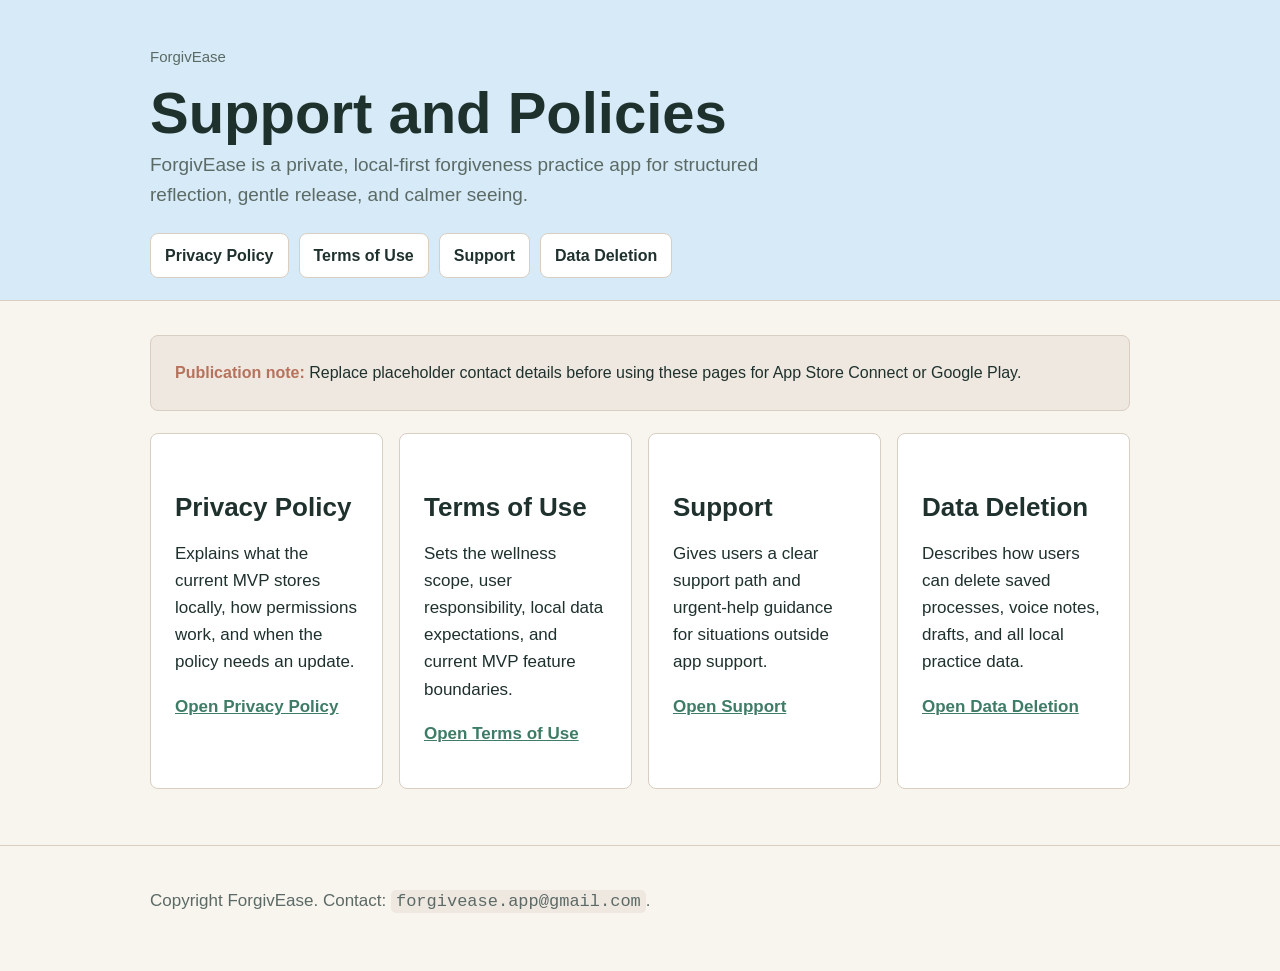
==== index.html @ d20fbc97 "Add files via upload Add ForgivEase public pages" ====
<!doctype html>
<html lang="en">
  <head>
    <meta charset="utf-8" />
    <meta name="viewport" content="width=device-width, initial-scale=1" />
    <title>ForgivEase Support</title>
    <meta
      name="description"
      content="ForgivEase support, privacy policy, terms of use, and local data deletion information."
    />
    <link rel="stylesheet" href="styles.css" />
  </head>
  <body>
    <header class="site-header">
      <div class="header-inner">
        <p class="meta">ForgivEase</p>
        <h1 class="brand">Support and Policies</h1>
        <p class="tagline">
          ForgivEase is a private, local-first forgiveness practice app for structured reflection,
          gentle release, and calmer seeing.
        </p>
        <nav class="nav" aria-label="Main pages">
          <a href="privacy.html">Privacy Policy</a>
          <a href="terms.html">Terms of Use</a>
          <a href="support.html">Support</a>
          <a href="data-deletion.html">Data Deletion</a>
        </nav>
      </div>
    </header>

    <main class="page">
      <section class="notice">
        <strong>Publication note:</strong>
        Replace placeholder contact details before using these pages for App Store Connect or Google Play.
      </section>

      <section class="grid" aria-label="Policy links">
        <article class="card">
          <h2>Privacy Policy</h2>
          <p>
            Explains what the current MVP stores locally, how permissions work, and when the
            policy needs an update.
          </p>
          <p><a href="privacy.html">Open Privacy Policy</a></p>
        </article>

        <article class="card">
          <h2>Terms of Use</h2>
          <p>
            Sets the wellness scope, user responsibility, local data expectations, and current
            MVP feature boundaries.
          </p>
          <p><a href="terms.html">Open Terms of Use</a></p>
        </article>

        <article class="card">
          <h2>Support</h2>
          <p>
            Gives users a clear support path and urgent-help guidance for situations outside
            app support.
          </p>
          <p><a href="support.html">Open Support</a></p>
        </article>

        <article class="card">
          <h2>Data Deletion</h2>
          <p>
            Describes how users can delete saved processes, voice notes, drafts, and all local
            practice data.
          </p>
          <p><a href="data-deletion.html">Open Data Deletion</a></p>
        </article>
      </section>
    </main>

    <footer class="footer">
      <div class="footer-inner">
        <p>Copyright ForgivEase. Contact: <code>forgivease.app@gmail.com</code>.</p>
      </div>
    </footer>
  </body>
</html>
---- styles.css ----
:root {
  color-scheme: light;
  --background: #f8f4ee;
  --panel: #ffffff;
  --ink: #1f312d;
  --muted: #5c6a66;
  --green: #3e7c65;
  --blue: #d6ebf7;
  --line: #d8cec2;
  --soft: #eee8e0;
  --warning: #b6725c;
}

* {
  box-sizing: border-box;
}

body {
  margin: 0;
  background: var(--background);
  color: var(--ink);
  font-family: Arial, Helvetica, sans-serif;
  line-height: 1.6;
}

a {
  color: var(--green);
  font-weight: 700;
}

.site-header {
  background: var(--blue);
  border-bottom: 1px solid var(--line);
}

.header-inner,
.page {
  width: min(980px, calc(100% - 32px));
  margin: 0 auto;
}

.header-inner {
  padding: 30px 0 22px;
}

.brand {
  margin: 0 0 8px;
  font-size: clamp(34px, 6vw, 58px);
  line-height: 1;
  letter-spacing: 0;
}

.tagline {
  margin: 0;
  max-width: 680px;
  color: var(--muted);
  font-size: 19px;
}

.nav {
  display: flex;
  flex-wrap: wrap;
  gap: 10px;
  margin-top: 22px;
}

.nav a {
  display: inline-flex;
  align-items: center;
  min-height: 42px;
  padding: 9px 14px;
  border: 1px solid var(--line);
  border-radius: 8px;
  background: var(--panel);
  color: var(--ink);
  text-decoration: none;
}

.page {
  padding: 34px 0 56px;
}

.card,
.notice {
  border: 1px solid var(--line);
  border-radius: 8px;
  background: var(--panel);
  padding: 24px;
}

.notice {
  background: var(--soft);
}

.notice strong {
  color: var(--warning);
}

.grid {
  display: grid;
  grid-template-columns: repeat(auto-fit, minmax(220px, 1fr));
  gap: 16px;
  margin-top: 22px;
}

h1,
h2,
h3 {
  line-height: 1.18;
}

h1 {
  margin: 0 0 18px;
  font-size: clamp(34px, 6vw, 52px);
}

h2 {
  margin: 34px 0 12px;
  font-size: 26px;
}

h3 {
  margin: 20px 0 8px;
  font-size: 20px;
}

p,
ul,
ol {
  font-size: 17px;
}

ul,
ol {
  padding-left: 22px;
}

li + li {
  margin-top: 8px;
}

.meta {
  color: var(--muted);
  font-size: 15px;
}

.footer {
  border-top: 1px solid var(--line);
  color: var(--muted);
  padding: 24px 0 40px;
}

.footer-inner {
  width: min(980px, calc(100% - 32px));
  margin: 0 auto;
}

code {
  padding: 2px 5px;
  border-radius: 5px;
  background: var(--soft);
}
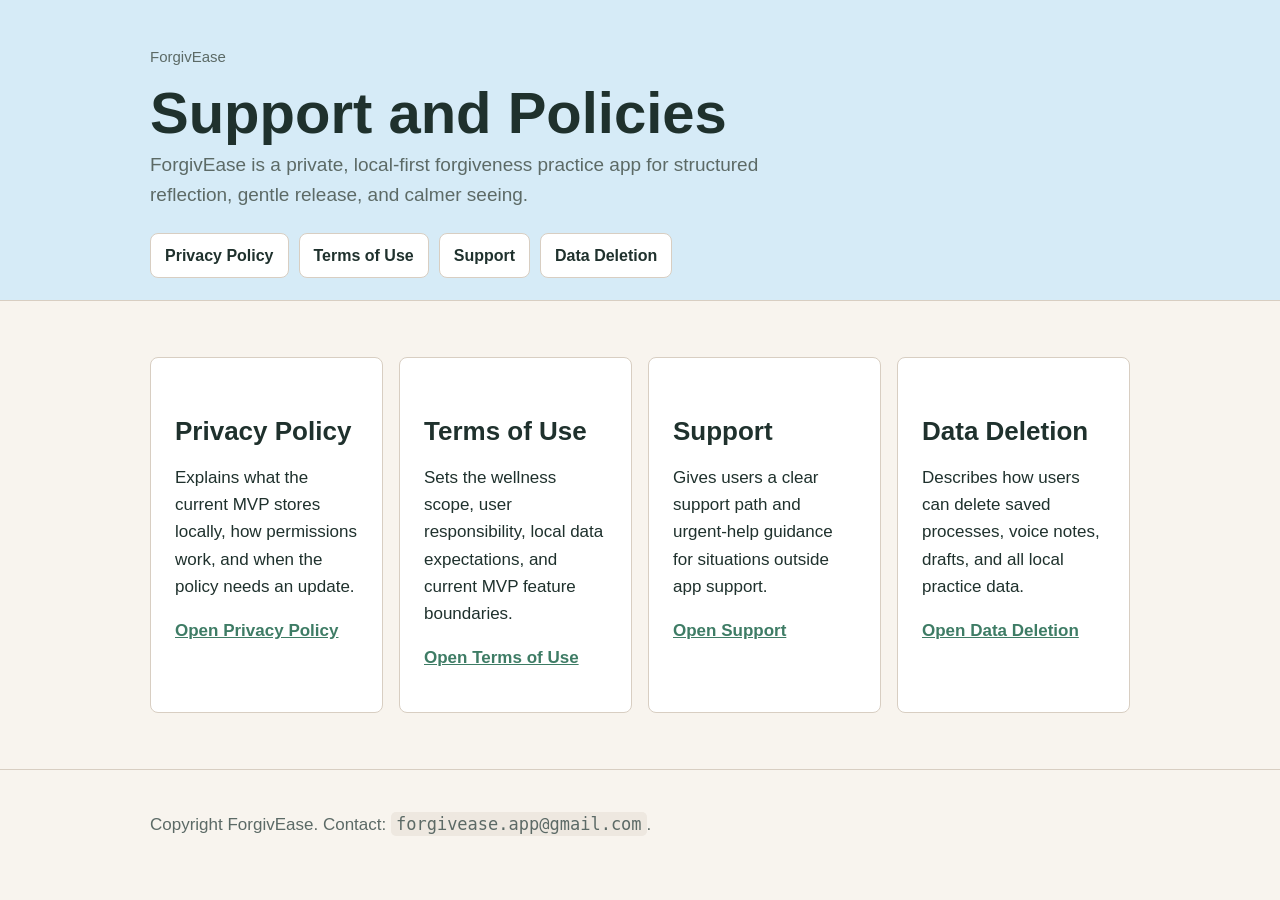
==== commit 52a47557: "Add files via upload Clean public pages" ====
--- a/index.html
+++ b/index.html
@@ -29,11 +29,6 @@
     </header>
 
     <main class="page">
-      <section class="notice">
-        <strong>Publication note:</strong>
-        Replace placeholder contact details before using these pages for App Store Connect or Google Play.
-      </section>
-
       <section class="grid" aria-label="Policy links">
         <article class="card">
           <h2>Privacy Policy</h2>
